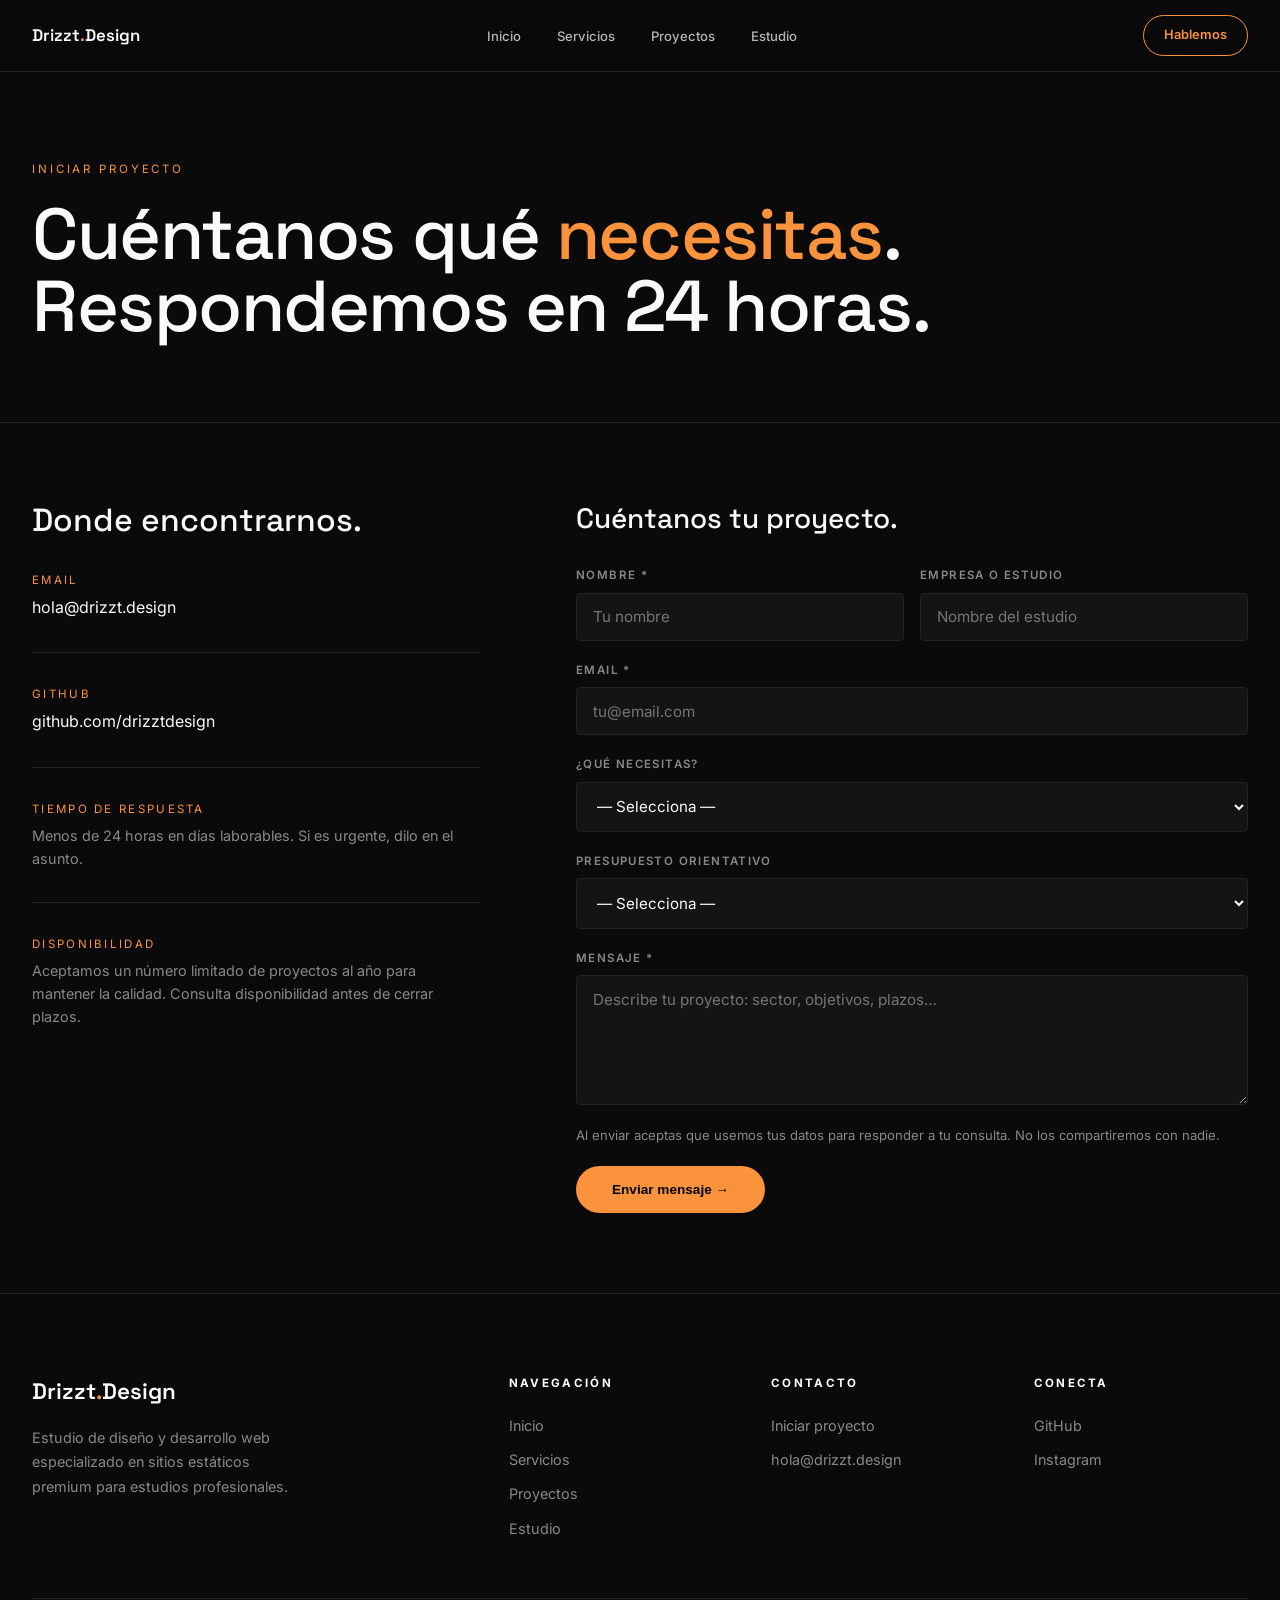
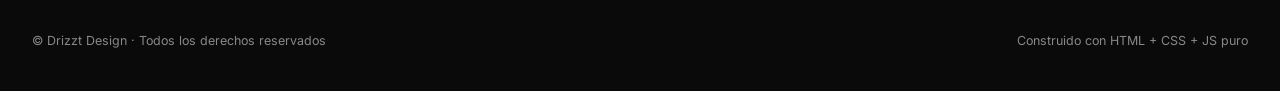
==== contacto.html @ bc93bd49 "Initial commit — Drizzt Design web propia del estudio - 5 páginas (index, servicios, proyectos, noso" ====
<!DOCTYPE html>
<html lang="es-ES">
<head>
  <meta charset="UTF-8">
  <meta name="viewport" content="width=device-width, initial-scale=1.0">
  <title>Contacto — Iniciar proyecto | Drizzt Design</title>
  <meta name="description" content="Cuéntanos tu proyecto. Respondemos en menos de 24 horas con una propuesta inicial. Drizzt Design — estudio de diseño y desarrollo web.">
  <meta name="robots" content="index, follow, max-image-preview:large">
  <link rel="canonical" href="https://drizzt-design.vercel.app/contacto.html">

  <meta property="og:type" content="website">
  <meta property="og:locale" content="es_ES">
  <meta property="og:site_name" content="Drizzt Design">
  <meta property="og:title" content="Contacto — Drizzt Design">
  <meta property="og:description" content="Iniciar proyecto. Respuesta en 24 horas.">
  <meta property="og:url" content="https://drizzt-design.vercel.app/contacto.html">
  <meta property="og:image" content="https://drizzt-design.vercel.app/assets/og-image.jpg">

  <link rel="icon" type="image/png" href="assets/favicon.png">

  <script type="application/ld+json">
  {
    "@context": "https://schema.org",
    "@type": "ContactPage",
    "name": "Contacto Drizzt Design",
    "url": "https://drizzt-design.vercel.app/contacto.html",
    "mainEntity": { "@id": "https://drizzt-design.vercel.app/#organization" }
  }
  </script>

  <link rel="preconnect" href="https://fonts.googleapis.com">
  <link rel="preconnect" href="https://fonts.gstatic.com" crossorigin>
  <link href="https://fonts.googleapis.com/css2?family=Space+Grotesk:wght@300;400;500;600;700&family=Inter:wght@300;400;500;600&display=swap" rel="stylesheet">
  <style>
    *, *::before, *::after { box-sizing: border-box; margin: 0; padding: 0; }
    html { scroll-behavior: smooth; }
    body { font-family: var(--font-body); color: var(--color-text); background: var(--color-bg); line-height: 1.6; -webkit-font-smoothing: antialiased; }
    img { max-width: 100%; height: auto; display: block; }
    ul { list-style: none; }
    a { text-decoration: none; color: inherit; }

    :root {
      --color-bg: #0a0a0a; --color-bg-2: #141414; --color-text: #fafafa; --color-mid: #888;
      --color-line: #222; --color-accent: #fb923c; --color-accent-hover: #ea7c1f;
      --font-display: 'Space Grotesk', sans-serif; --font-body: 'Inter', sans-serif;
      --max-w: 1280px;
    }

    header { position: fixed; top: 0; left: 0; right: 0; z-index: 100; height: 72px; display: flex; align-items: center; padding: 0 2rem; background: rgba(10,10,10,.95); border-bottom: 1px solid var(--color-line); }
    .header-inner { max-width: var(--max-w); width: 100%; margin: 0 auto; display: flex; align-items: center; justify-content: space-between; }
    .brand { font-family: var(--font-display); font-size: 1.05rem; font-weight: 600; color: #fff; }
    .brand span { color: var(--color-accent); }
    nav ul { display: flex; gap: 2.25rem; }
    nav a { font-size: .82rem; font-weight: 500; color: rgba(255,255,255,.7); transition: color .2s; }
    nav a:hover, nav a.active { color: #fff; }
    .header-cta { font-size: .8rem; font-weight: 600; padding: .55rem 1.25rem; border: 1px solid var(--color-accent); color: var(--color-accent); border-radius: 100px; transition: all .2s; }
    .header-cta:hover { background: var(--color-accent); color: #000; }
    .hamburger { display: none; flex-direction: column; gap: 5px; cursor: pointer; }
    .hamburger span { display: block; width: 24px; height: 2px; background: #fff; }
    .mobile-nav { display: none; position: fixed; inset: 0; background: var(--color-bg); z-index: 200; flex-direction: column; align-items: center; justify-content: center; gap: 2.25rem; }
    .mobile-nav.open { display: flex; }
    .mobile-nav a { font-family: var(--font-display); font-size: 2rem; font-weight: 500; color: #fff; }
    .mobile-close { position: absolute; top: 1.5rem; right: 1.5rem; font-size: 1.75rem; color: #fff; cursor: pointer; background: none; border: none; }

    .page-hero { padding: 160px 2rem 80px; background: var(--color-bg); border-bottom: 1px solid var(--color-line); }
    .page-hero-inner { max-width: var(--max-w); margin: 0 auto; }
    .section-eyebrow { font-size: .72rem; letter-spacing: .25em; text-transform: uppercase; color: var(--color-accent); margin-bottom: 1.25rem; }
    .page-hero h1 { font-family: var(--font-display); font-size: clamp(2.5rem, 6vw, 4.5rem); font-weight: 500; line-height: 1.0; letter-spacing: -.02em; max-width: 900px; }
    .page-hero h1 em { font-style: normal; color: var(--color-accent); }

    section { padding: 80px 2rem; }
    .container { max-width: var(--max-w); margin: 0 auto; }

    .contacto-grid { display: grid; grid-template-columns: 1fr 1.5fr; gap: 6rem; align-items: start; }
    @media (max-width: 1024px) { .contacto-grid { grid-template-columns: 1fr; gap: 3rem; } }

    .contact-info h2 { font-family: var(--font-display); font-size: 2rem; font-weight: 500; margin-bottom: 2rem; line-height: 1.1; }
    .contact-item { display: flex; flex-direction: column; gap: .35rem; margin-bottom: 2rem; padding-bottom: 2rem; border-bottom: 1px solid var(--color-line); }
    .contact-item:last-child { border-bottom: none; }
    .contact-item-label { font-size: .72rem; letter-spacing: .2em; text-transform: uppercase; color: var(--color-accent); }
    .contact-item a { font-size: 1rem; color: var(--color-text); transition: color .2s; }
    .contact-item a:hover { color: var(--color-accent); }
    .contact-item p { font-size: .9rem; color: var(--color-mid); }

    .form-title { font-family: var(--font-display); font-size: 1.75rem; font-weight: 500; margin-bottom: 2rem; line-height: 1.1; }
    .form-row { display: grid; grid-template-columns: 1fr 1fr; gap: 1rem; }
    .form-group { display: flex; flex-direction: column; gap: .5rem; margin-bottom: 1.25rem; }
    .form-group label { font-size: .72rem; font-weight: 600; letter-spacing: .12em; text-transform: uppercase; color: var(--color-mid); }
    .form-group input, .form-group select, .form-group textarea {
      padding: .85rem 1rem; background: var(--color-bg-2); border: 1px solid var(--color-line);
      font-family: var(--font-body); font-size: .95rem; color: var(--color-text);
      border-radius: 4px; transition: border-color .2s; outline: none;
    }
    .form-group input:focus, .form-group select:focus, .form-group textarea:focus { border-color: var(--color-accent); }
    .form-group textarea { resize: vertical; min-height: 130px; }
    .form-note { font-size: .82rem; color: var(--color-mid); margin-bottom: 1.25rem; }
    .form-note a { color: var(--color-accent); }
    .btn-submit { display: inline-flex; align-items: center; gap: .5rem; padding: 1rem 2.25rem; background: var(--color-accent); color: #000; font-size: .85rem; font-weight: 600; border: none; border-radius: 100px; cursor: pointer; transition: all .25s; }
    .btn-submit:hover { background: var(--color-accent-hover); transform: translateY(-2px); }
    .form-success { display: none; padding: 1.25rem; background: rgba(34,197,94,.1); border: 1px solid rgba(34,197,94,.3); color: #4ade80; font-size: .92rem; margin-top: 1rem; border-radius: 4px; }
    .form-error-msg { display: none; padding: 1.25rem; background: rgba(239,68,68,.1); border: 1px solid rgba(239,68,68,.3); color: #f87171; font-size: .92rem; margin-top: 1rem; border-radius: 4px; }
    .field-error { color: #f87171; font-size: .8rem; margin-top: .25rem; display: none; }
    @media (max-width: 600px) { .form-row { grid-template-columns: 1fr; } }

    footer { background: var(--color-bg); padding: 80px 2rem 40px; border-top: 1px solid var(--color-line); }
    .footer-grid { max-width: var(--max-w); margin: 0 auto; display: grid; grid-template-columns: 2fr 1fr 1fr 1fr; gap: 3rem; padding-bottom: 3rem; border-bottom: 1px solid var(--color-line); margin-bottom: 2rem; }
    .footer-brand { font-family: var(--font-display); font-size: 1.4rem; font-weight: 600; color: #fff; margin-bottom: 1rem; }
    .footer-brand span { color: var(--color-accent); }
    .footer-desc { font-size: .9rem; color: var(--color-mid); line-height: 1.7; max-width: 280px; }
    .footer-col h4 { font-size: .72rem; letter-spacing: .2em; text-transform: uppercase; color: #fff; margin-bottom: 1.25rem; }
    .footer-col li { margin-bottom: .55rem; }
    .footer-col a { font-size: .9rem; color: var(--color-mid); transition: color .2s; }
    .footer-col a:hover { color: var(--color-accent); }
    .footer-bottom { max-width: var(--max-w); margin: 0 auto; display: flex; justify-content: space-between; font-size: .78rem; color: var(--color-mid); flex-wrap: wrap; gap: 1rem; }
    @media (max-width: 1024px) { .footer-grid { grid-template-columns: 1fr 1fr; gap: 2rem; } }
    @media (max-width: 480px) { .footer-grid { grid-template-columns: 1fr; } }
    @media (max-width: 768px) { section { padding: 60px 1.25rem; } nav, .header-cta { display: none; } .hamburger { display: flex; } }
  </style>
</head>
<body>

<header>
  <div class="header-inner">
    <a href="index.html" class="brand">Drizzt<span>.</span>Design</a>
    <nav><ul>
      <li><a href="index.html">Inicio</a></li>
      <li><a href="servicios.html">Servicios</a></li>
      <li><a href="proyectos.html">Proyectos</a></li>
      <li><a href="nosotros.html">Estudio</a></li>
    </ul></nav>
    <a href="contacto.html" class="header-cta active">Hablemos</a>
    <div class="hamburger" id="hamburger"><span></span><span></span><span></span></div>
  </div>
</header>

<div class="mobile-nav" id="mobileNav">
  <button class="mobile-close" id="mobileClose">✕</button>
  <a href="index.html">Inicio</a>
  <a href="servicios.html">Servicios</a>
  <a href="proyectos.html">Proyectos</a>
  <a href="nosotros.html">Estudio</a>
  <a href="contacto.html" style="color:var(--color-accent);">Hablemos</a>
</div>

<div class="page-hero">
  <div class="page-hero-inner">
    <p class="section-eyebrow">Iniciar proyecto</p>
    <h1>Cuéntanos qué <em>necesitas</em>.<br>Respondemos en 24 horas.</h1>
  </div>
</div>

<section>
  <div class="container">
    <div class="contacto-grid">

      <div class="contact-info">
        <h2>Donde encontrarnos.</h2>

        <div class="contact-item">
          <span class="contact-item-label">Email</span>
          <a href="mailto:hola@drizzt.design"><!-- REVISAR: email real -->hola@drizzt.design</a>
        </div>

        <div class="contact-item">
          <span class="contact-item-label">GitHub</span>
          <a href="https://github.com/drizztdesign" target="_blank" rel="noopener">github.com/drizztdesign</a>
        </div>

        <div class="contact-item">
          <span class="contact-item-label">Tiempo de respuesta</span>
          <p>Menos de 24 horas en días laborables. Si es urgente, dilo en el asunto.</p>
        </div>

        <div class="contact-item">
          <span class="contact-item-label">Disponibilidad</span>
          <p>Aceptamos un número limitado de proyectos al año para mantener la calidad. Consulta disponibilidad antes de cerrar plazos.</p>
        </div>
      </div>

      <div>
        <h2 class="form-title">Cuéntanos tu proyecto.</h2>
        <!-- REVISAR: sustituir YOUR_FORM_ID por el ID real de Formspree -->
        <form id="contactForm" action="https://formspree.io/f/YOUR_FORM_ID" method="POST" novalidate>
          <div class="form-row">
            <div class="form-group">
              <label for="nombre">Nombre *</label>
              <input type="text" id="nombre" name="nombre" placeholder="Tu nombre" required>
              <span class="field-error" id="err-nombre">Por favor, indica tu nombre.</span>
            </div>
            <div class="form-group">
              <label for="empresa">Empresa o estudio</label>
              <input type="text" id="empresa" name="empresa" placeholder="Nombre del estudio">
            </div>
          </div>
          <div class="form-group">
            <label for="email">Email *</label>
            <input type="email" id="email" name="email" placeholder="tu@email.com" required>
            <span class="field-error" id="err-email">Email inválido.</span>
          </div>
          <div class="form-group">
            <label for="tipo">¿Qué necesitas?</label>
            <select id="tipo" name="tipo">
              <option value="">— Selecciona —</option>
              <option>Web nueva desde cero</option>
              <option>Rebuild de web existente</option>
              <option>Mantenimiento mensual</option>
              <option>Solo SEO técnico</option>
              <option>Otro / consulta</option>
            </select>
          </div>
          <div class="form-group">
            <label for="presupuesto">Presupuesto orientativo</label>
            <select id="presupuesto" name="presupuesto">
              <option value="">— Selecciona —</option>
              <option>&lt; 1.000 €</option>
              <option>1.000 - 3.000 €</option>
              <option>3.000 - 6.000 €</option>
              <option>6.000 - 10.000 €</option>
              <option>&gt; 10.000 €</option>
              <option>Aún no lo sé</option>
            </select>
          </div>
          <div class="form-group">
            <label for="mensaje">Mensaje *</label>
            <textarea id="mensaje" name="mensaje" placeholder="Describe tu proyecto: sector, objetivos, plazos…" required></textarea>
            <span class="field-error" id="err-mensaje">Cuéntanos algo sobre tu proyecto.</span>
          </div>
          <p class="form-note">Al enviar aceptas que usemos tus datos para responder a tu consulta. No los compartiremos con nadie.</p>
          <button type="submit" class="btn-submit">Enviar mensaje →</button>
          <div class="form-success" id="formSuccess">✓ Mensaje enviado. Te respondemos en menos de 24 horas.</div>
          <div class="form-error-msg" id="formError">✗ No se ha podido enviar. Inténtalo de nuevo o escríbenos directamente a hola@drizzt.design.</div>
        </form>
      </div>

    </div>
  </div>
</section>

<footer>
  <div class="footer-grid">
    <div>
      <p class="footer-brand">Drizzt<span>.</span>Design</p>
      <p class="footer-desc">Estudio de diseño y desarrollo web especializado en sitios estáticos premium para estudios profesionales.</p>
    </div>
    <div class="footer-col"><h4>Navegación</h4><ul>
      <li><a href="index.html">Inicio</a></li>
      <li><a href="servicios.html">Servicios</a></li>
      <li><a href="proyectos.html">Proyectos</a></li>
      <li><a href="nosotros.html">Estudio</a></li>
    </ul></div>
    <div class="footer-col"><h4>Contacto</h4><ul>
      <li><a href="contacto.html">Iniciar proyecto</a></li>
      <li><a href="mailto:hola@drizzt.design">hola@drizzt.design</a></li>
    </ul></div>
    <div class="footer-col"><h4>Conecta</h4><ul>
      <li><a href="https://github.com/drizztdesign" target="_blank" rel="noopener">GitHub</a></li>
      <li><a href="#">Instagram</a></li>
    </ul></div>
  </div>
  <div class="footer-bottom">
    <span>© Drizzt Design · Todos los derechos reservados</span>
    <span>Construido con HTML + CSS + JS puro</span>
  </div>
</footer>

<script>
  const hamburger = document.getElementById('hamburger');
  const mobileNav = document.getElementById('mobileNav');
  const mobileClose = document.getElementById('mobileClose');
  hamburger.addEventListener('click', () => mobileNav.classList.add('open'));
  mobileClose.addEventListener('click', () => mobileNav.classList.remove('open'));
  mobileNav.querySelectorAll('a').forEach(a => a.addEventListener('click', () => mobileNav.classList.remove('open')));

  const form = document.getElementById('contactForm');
  form.addEventListener('submit', async (e) => {
    e.preventDefault();
    let valid = true;
    ['nombre','email','mensaje'].forEach(id => {
      const el = document.getElementById(id);
      const err = document.getElementById('err-' + id);
      if (!el.value.trim() || (id === 'email' && !/^[^\s@]+@[^\s@]+\.[^\s@]+$/.test(el.value))) {
        err.style.display = 'block'; valid = false;
      } else { err.style.display = 'none'; }
    });
    if (!valid) return;
    const btn = form.querySelector('.btn-submit');
    btn.textContent = 'Enviando…';
    btn.disabled = true;
    try {
      const res = await fetch(form.action, { method: 'POST', body: new FormData(form), headers: { Accept: 'application/json' } });
      if (res.ok) {
        document.getElementById('formSuccess').style.display = 'block';
        document.getElementById('formError').style.display = 'none';
        form.reset();
      } else { throw new Error(); }
    } catch {
      document.getElementById('formError').style.display = 'block';
      document.getElementById('formSuccess').style.display = 'none';
    }
    btn.textContent = 'Enviar mensaje →';
    btn.disabled = false;
  });
</script>
</body>
</html>
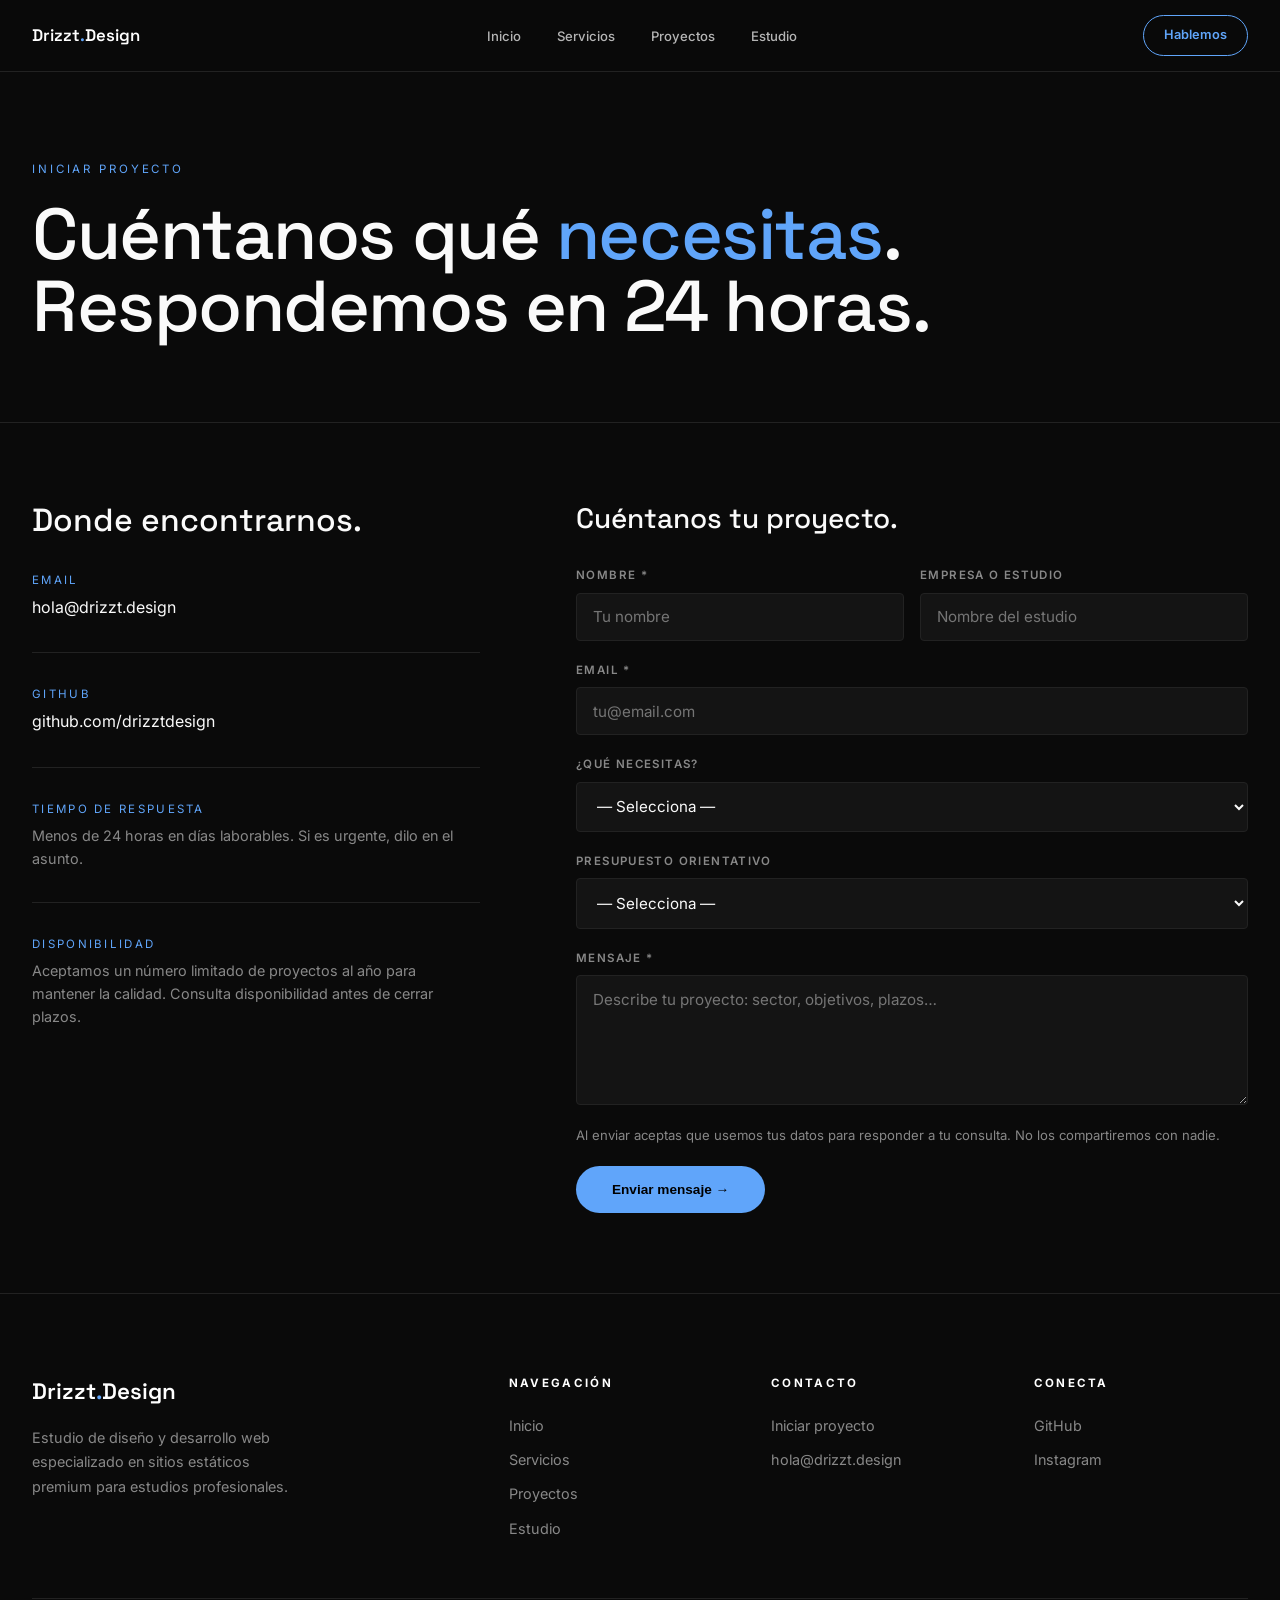
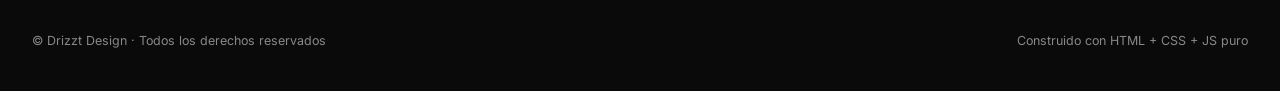
==== commit 85feb469: "Form: cambio de Formspree a Google Forms (custom form + iframe oculto)" ====
--- a/contacto.html
+++ b/contacto.html
@@ -41,7 +41,7 @@
 
     :root {
       --color-bg: #0a0a0a; --color-bg-2: #141414; --color-text: #fafafa; --color-mid: #888;
-      --color-line: #222; --color-accent: #fb923c; --color-accent-hover: #ea7c1f;
+      --color-line: #222; --color-accent: #60a5fa; --color-accent-hover: #3b82f6;
       --font-display: 'Space Grotesk', sans-serif; --font-body: 'Inter', sans-serif;
       --max-w: 1280px;
     }
@@ -179,27 +179,46 @@
 
       <div>
         <h2 class="form-title">Cuéntanos tu proyecto.</h2>
-        <!-- REVISAR: sustituir YOUR_FORM_ID por el ID real de Formspree -->
-        <form id="contactForm" action="https://formspree.io/f/YOUR_FORM_ID" method="POST" novalidate>
+        <!-- ============================================================
+             FORMULARIO GOOGLE FORMS — instrucciones de setup
+             1. Crear un Google Form en forms.google.com con estos campos
+                (en este orden, mismos tipos):
+                · Nombre (texto, obligatorio)
+                · Empresa o estudio (texto, opcional)
+                · Email (texto, obligatorio)
+                · ¿Qué necesitas? (desplegable: Web nueva / Rebuild /
+                                  Mantenimiento mensual / Solo SEO / Otro)
+                · Presupuesto orientativo (desplegable con rangos)
+                · Mensaje (párrafo, obligatorio)
+             2. En "Respuestas" → activar notificaciones por email
+             3. Click ⋮ → "Obtener vínculo prellenado". Rellenar cada campo
+                con texto único (NOMBRE_X, EMP_X…) y copiar el enlace.
+             4. La URL contiene ?entry.123=NOMBRE_X&entry.456=EMP_X&…
+                Sustituir abajo cada FORM_ENTRY_X por su número.
+             5. Sustituir GOOGLE_FORM_ID por el ID del form (entre /e/ y /viewform).
+             ============================================================ -->
+        <form id="contactForm"
+              action="https://docs.google.com/forms/d/e/GOOGLE_FORM_ID/formResponse"
+              method="POST" target="hidden_iframe" novalidate>
           <div class="form-row">
             <div class="form-group">
               <label for="nombre">Nombre *</label>
-              <input type="text" id="nombre" name="nombre" placeholder="Tu nombre" required>
+              <input type="text" id="nombre" name="entry.FORM_ENTRY_NOMBRE" placeholder="Tu nombre" required>
               <span class="field-error" id="err-nombre">Por favor, indica tu nombre.</span>
             </div>
             <div class="form-group">
               <label for="empresa">Empresa o estudio</label>
-              <input type="text" id="empresa" name="empresa" placeholder="Nombre del estudio">
+              <input type="text" id="empresa" name="entry.FORM_ENTRY_EMPRESA" placeholder="Nombre del estudio">
             </div>
           </div>
           <div class="form-group">
             <label for="email">Email *</label>
-            <input type="email" id="email" name="email" placeholder="tu@email.com" required>
+            <input type="email" id="email" name="entry.FORM_ENTRY_EMAIL" placeholder="tu@email.com" required>
             <span class="field-error" id="err-email">Email inválido.</span>
           </div>
           <div class="form-group">
             <label for="tipo">¿Qué necesitas?</label>
-            <select id="tipo" name="tipo">
+            <select id="tipo" name="entry.FORM_ENTRY_TIPO">
               <option value="">— Selecciona —</option>
               <option>Web nueva desde cero</option>
               <option>Rebuild de web existente</option>
@@ -210,7 +229,7 @@
           </div>
           <div class="form-group">
             <label for="presupuesto">Presupuesto orientativo</label>
-            <select id="presupuesto" name="presupuesto">
+            <select id="presupuesto" name="entry.FORM_ENTRY_PRESUPUESTO">
               <option value="">— Selecciona —</option>
               <option>&lt; 1.000 €</option>
               <option>1.000 - 3.000 €</option>
@@ -222,7 +241,7 @@
           </div>
           <div class="form-group">
             <label for="mensaje">Mensaje *</label>
-            <textarea id="mensaje" name="mensaje" placeholder="Describe tu proyecto: sector, objetivos, plazos…" required></textarea>
+            <textarea id="mensaje" name="entry.FORM_ENTRY_MENSAJE" placeholder="Describe tu proyecto: sector, objetivos, plazos…" required></textarea>
             <span class="field-error" id="err-mensaje">Cuéntanos algo sobre tu proyecto.</span>
           </div>
           <p class="form-note">Al enviar aceptas que usemos tus datos para responder a tu consulta. No los compartiremos con nadie.</p>
@@ -230,6 +249,7 @@
           <div class="form-success" id="formSuccess">✓ Mensaje enviado. Te respondemos en menos de 24 horas.</div>
           <div class="form-error-msg" id="formError">✗ No se ha podido enviar. Inténtalo de nuevo o escríbenos directamente a hola@drizzt.design.</div>
         </form>
+        <iframe name="hidden_iframe" id="hidden_iframe" style="display:none" title="Submit handler"></iframe>
       </div>
 
     </div>
@@ -271,9 +291,12 @@
   mobileClose.addEventListener('click', () => mobileNav.classList.remove('open'));
   mobileNav.querySelectorAll('a').forEach(a => a.addEventListener('click', () => mobileNav.classList.remove('open')));
 
+  // Submit a Google Forms vía iframe oculto (Google bloquea CORS en fetch)
   const form = document.getElementById('contactForm');
-  form.addEventListener('submit', async (e) => {
-    e.preventDefault();
+  const iframe = document.getElementById('hidden_iframe');
+  let submitting = false;
+
+  form.addEventListener('submit', (e) => {
     let valid = true;
     ['nombre','email','mensaje'].forEach(id => {
       const el = document.getElementById(id);
@@ -282,21 +305,21 @@
         err.style.display = 'block'; valid = false;
       } else { err.style.display = 'none'; }
     });
-    if (!valid) return;
+    if (!valid) { e.preventDefault(); return; }
+
     const btn = form.querySelector('.btn-submit');
     btn.textContent = 'Enviando…';
     btn.disabled = true;
-    try {
-      const res = await fetch(form.action, { method: 'POST', body: new FormData(form), headers: { Accept: 'application/json' } });
-      if (res.ok) {
-        document.getElementById('formSuccess').style.display = 'block';
-        document.getElementById('formError').style.display = 'none';
-        form.reset();
-      } else { throw new Error(); }
-    } catch {
-      document.getElementById('formError').style.display = 'block';
-      document.getElementById('formSuccess').style.display = 'none';
-    }
+    submitting = true;
+  });
+
+  iframe.addEventListener('load', () => {
+    if (!submitting) return;
+    submitting = false;
+    document.getElementById('formSuccess').style.display = 'block';
+    document.getElementById('formError').style.display = 'none';
+    form.reset();
+    const btn = form.querySelector('.btn-submit');
     btn.textContent = 'Enviar mensaje →';
     btn.disabled = false;
   });
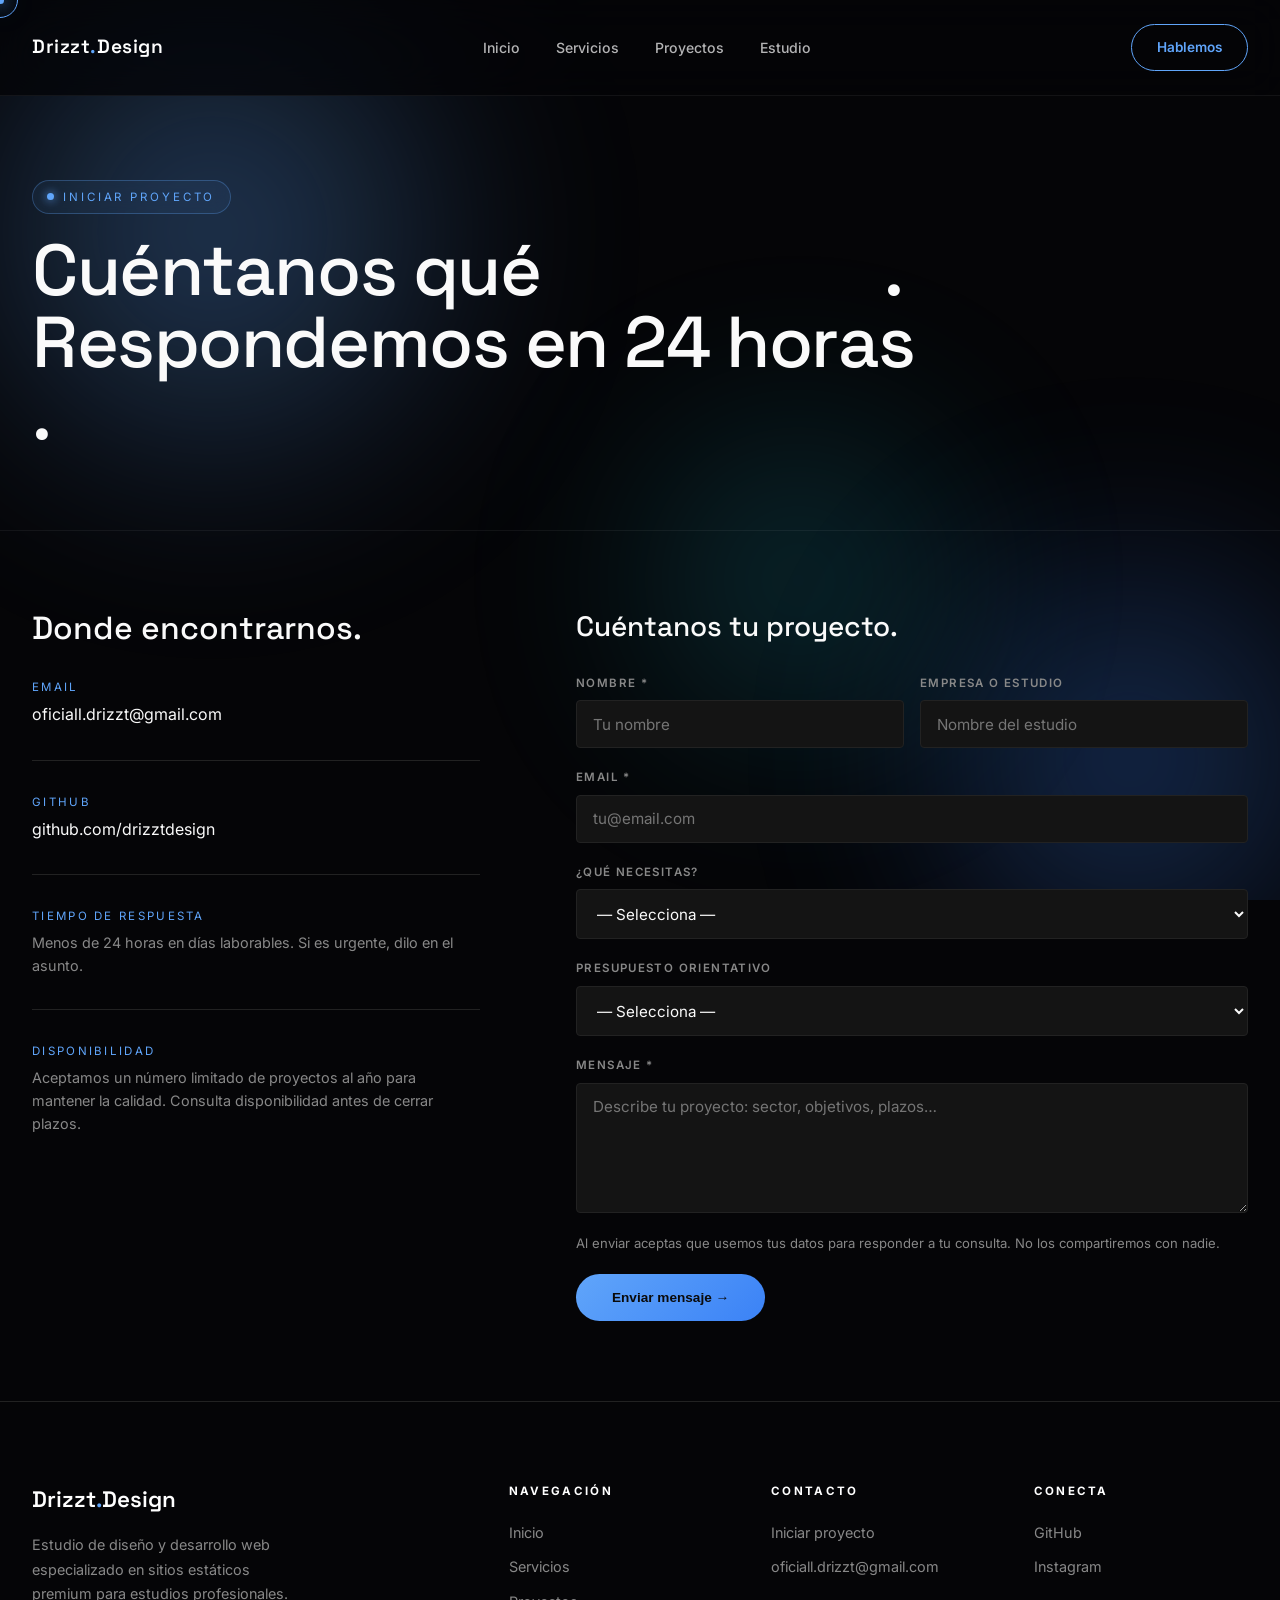
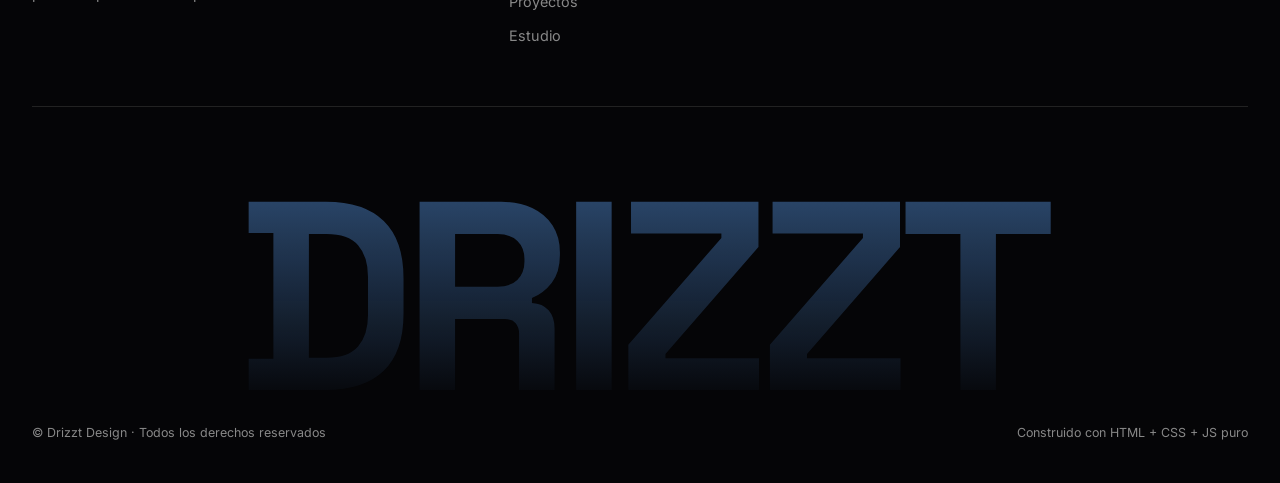
==== commit 1de119e0: "Email oficial: oficiall.drizzt@gmail.com en todas las páginas" ====
--- a/contacto.html
+++ b/contacto.html
@@ -116,8 +116,16 @@
     @media (max-width: 480px) { .footer-grid { grid-template-columns: 1fr; } }
     @media (max-width: 768px) { section { padding: 60px 1.25rem; } nav, .header-cta { display: none; } .hamburger { display: flex; } }
   </style>
+  <link rel="stylesheet" href="assets/premium.css">
 </head>
 <body>
+
+<div class="scroll-progress" aria-hidden="true"></div>
+<div class="orbs" aria-hidden="true">
+  <div class="orb orb-1"></div>
+  <div class="orb orb-2"></div>
+  <div class="orb orb-3"></div>
+</div>
 
 <header>
   <div class="header-inner">
@@ -158,7 +166,7 @@
 
         <div class="contact-item">
           <span class="contact-item-label">Email</span>
-          <a href="mailto:hola@drizzt.design"><!-- REVISAR: email real -->hola@drizzt.design</a>
+          <a href="mailto:oficiall.drizzt@gmail.com">oficiall.drizzt@gmail.com</a>
         </div>
 
         <div class="contact-item">
@@ -247,7 +255,7 @@
           <p class="form-note">Al enviar aceptas que usemos tus datos para responder a tu consulta. No los compartiremos con nadie.</p>
           <button type="submit" class="btn-submit">Enviar mensaje →</button>
           <div class="form-success" id="formSuccess">✓ Mensaje enviado. Te respondemos en menos de 24 horas.</div>
-          <div class="form-error-msg" id="formError">✗ No se ha podido enviar. Inténtalo de nuevo o escríbenos directamente a hola@drizzt.design.</div>
+          <div class="form-error-msg" id="formError">✗ No se ha podido enviar. Inténtalo de nuevo o escríbenos directamente a oficiall.drizzt@gmail.com.</div>
         </form>
         <iframe name="hidden_iframe" id="hidden_iframe" style="display:none" title="Submit handler"></iframe>
       </div>
@@ -270,13 +278,14 @@
     </ul></div>
     <div class="footer-col"><h4>Contacto</h4><ul>
       <li><a href="contacto.html">Iniciar proyecto</a></li>
-      <li><a href="mailto:hola@drizzt.design">hola@drizzt.design</a></li>
+      <li><a href="mailto:oficiall.drizzt@gmail.com">oficiall.drizzt@gmail.com</a></li>
     </ul></div>
     <div class="footer-col"><h4>Conecta</h4><ul>
       <li><a href="https://github.com/drizztdesign" target="_blank" rel="noopener">GitHub</a></li>
       <li><a href="#">Instagram</a></li>
     </ul></div>
   </div>
+  <div class="footer-monumental" aria-hidden="true">DRIZZT</div>
   <div class="footer-bottom">
     <span>© Drizzt Design · Todos los derechos reservados</span>
     <span>Construido con HTML + CSS + JS puro</span>
@@ -324,5 +333,10 @@
     btn.disabled = false;
   });
 </script>
+
+<div class="cursor" aria-hidden="true"></div>
+<div class="cursor-dot" aria-hidden="true"></div>
+<div class="page-transition" aria-hidden="true"></div>
+<script src="assets/premium.js" defer></script>
 </body>
 </html>
--- a/assets/premium.css
+++ b/assets/premium.css
@@ -0,0 +1,592 @@
+/* =========================================================
+   PREMIUM LAYER — Tech / Glow award-site
+   Capa visual sobre el CSS inline base. Carga después de
+   <style> para ganar por orden de fuente, sin !important.
+   ========================================================= */
+
+:root {
+  --color-accent-2: #22d3ee;
+  --color-glass-bg: rgba(255, 255, 255, 0.03);
+  --color-glass-border: rgba(255, 255, 255, 0.08);
+  --shadow-glow: 0 0 40px rgba(96, 165, 250, 0.25);
+  --shadow-glow-strong: 0 0 80px rgba(96, 165, 250, 0.45);
+}
+
+/* Cursor custom: hide native only when JS lo activa */
+@media (hover: hover) and (pointer: fine) {
+  body.has-custom-cursor,
+  body.has-custom-cursor a,
+  body.has-custom-cursor button,
+  body.has-custom-cursor input,
+  body.has-custom-cursor textarea,
+  body.has-custom-cursor select,
+  body.has-custom-cursor label { cursor: none; }
+}
+
+.cursor {
+  position: fixed; top: 0; left: 0;
+  width: 36px; height: 36px;
+  margin: -18px 0 0 -18px;
+  border: 1.5px solid var(--color-accent);
+  border-radius: 50%;
+  pointer-events: none;
+  z-index: 10000;
+  transform: translate3d(-200px, -200px, 0);
+  transition: width .35s cubic-bezier(.2,.8,.2,1), height .35s cubic-bezier(.2,.8,.2,1), margin .35s cubic-bezier(.2,.8,.2,1), background .3s, border-color .3s, opacity .3s;
+  will-change: transform;
+  background: rgba(96, 165, 250, 0.04);
+  backdrop-filter: blur(2px);
+  -webkit-backdrop-filter: blur(2px);
+}
+.cursor.is-hovering {
+  width: 64px; height: 64px;
+  margin: -32px 0 0 -32px;
+  background: rgba(96, 165, 250, .14);
+  border-color: var(--color-accent-2);
+}
+.cursor-dot {
+  position: fixed; top: 0; left: 0;
+  width: 7px; height: 7px;
+  margin: -3.5px 0 0 -3.5px;
+  background: var(--color-accent);
+  border-radius: 50%;
+  pointer-events: none;
+  z-index: 10001;
+  transform: translate3d(-200px, -200px, 0);
+  box-shadow: 0 0 14px var(--color-accent), 0 0 28px rgba(96, 165, 250, .55);
+  will-change: transform;
+  transition: width .25s, height .25s, margin .25s, background .25s, box-shadow .25s;
+}
+.cursor-dot.is-hovering {
+  width: 5px; height: 5px;
+  margin: -2.5px 0 0 -2.5px;
+  background: #fff;
+  box-shadow: 0 0 16px #fff, 0 0 32px var(--color-accent);
+}
+@media (hover: none), (pointer: coarse) { .cursor, .cursor-dot { display: none; } }
+
+/* Mesh gradient orbs (background) */
+.orbs {
+  position: fixed; inset: 0;
+  pointer-events: none;
+  z-index: 0;
+  overflow: hidden;
+}
+.orb {
+  position: absolute;
+  border-radius: 50%;
+  filter: blur(100px);
+  opacity: .42;
+  will-change: transform;
+}
+.orb-1 {
+  width: 620px; height: 620px;
+  top: -12%; left: -8%;
+  background: radial-gradient(circle, #60a5fa 0%, transparent 70%);
+}
+.orb-2 {
+  width: 520px; height: 520px;
+  bottom: -10%; right: -8%;
+  background: radial-gradient(circle, #3b82f6 0%, transparent 70%);
+}
+.orb-3 {
+  width: 420px; height: 420px;
+  top: 38%; left: 45%;
+  background: radial-gradient(circle, #22d3ee 0%, transparent 70%);
+  opacity: .28;
+}
+
+/* Page chrome relative for orbs to stay behind */
+header, main, section, footer, .page-hero { position: relative; z-index: 1; }
+
+/* Body un poco más oscuro que las secciones para que los orbs canten */
+body { background: #050507; }
+
+/* Secciones translúcidas: dejan ver los orbs */
+.intro, .servicios, .proceso, .proyectos-preview, .page-hero,
+.contacto-section, .nosotros-section, .servicios-section,
+.proyectos-section, .equipo, .valores, .stats, .filosofia,
+.proyectos-grid-section, .servicios-detail, .cta-final {
+  background: transparent;
+  border-color: rgba(255, 255, 255, 0.06);
+}
+footer { background: transparent; }
+
+/* Hero del index: quitamos el placeholder opaco para que los orbs se vean */
+.hero { background: transparent; }
+.hero-placeholder { display: none; }
+.hero-overlay { background: linear-gradient(180deg, rgba(0,0,0,.25) 0%, rgba(10,10,10,.05) 100%); }
+
+/* Algunas secciones reciben un wash sutil para dar variación */
+.servicios { background: linear-gradient(180deg, transparent 0%, rgba(15, 23, 42, 0.35) 50%, transparent 100%); }
+.proyectos-preview { background: linear-gradient(180deg, transparent 0%, rgba(15, 23, 42, 0.25) 50%, transparent 100%); }
+
+/* Servicios grid: quita el gris-grid del CSS base */
+.servicios-grid { background: transparent !important; border: none !important; gap: 1.25rem !important; }
+/* Stack list (nosotros): mismo tratamiento */
+.stack-list { background: transparent !important; border: none !important; gap: 1rem !important; }
+.stack-item { padding: 1.75rem !important; }
+/* Manifiesto y otros bloques sin clase específica */
+.manifiesto, .principios, .stack { background: transparent !important; }
+/* Principio: borde superior con accent ya existe — añadimos el resto del glass */
+.principio { border-top-color: var(--color-accent) !important; }
+
+/* CTA final: en vez de bloque azul plano, gradient con glow */
+.cta-final {
+  background: linear-gradient(135deg, #1e3a8a 0%, #3b82f6 50%, #60a5fa 100%) !important;
+  color: #fff !important;
+  border-radius: 24px;
+  margin: 4rem 2rem;
+  position: relative;
+  overflow: hidden;
+}
+.cta-final::before {
+  content: '';
+  position: absolute; inset: 0;
+  background: radial-gradient(circle at 80% 20%, rgba(255,255,255,.18) 0%, transparent 60%);
+  pointer-events: none;
+}
+.cta-final h2 { color: #fff !important; }
+.cta-final p { color: rgba(255,255,255,.85) !important; }
+.cta-final .btn-primary {
+  background: #0a0a0a !important;
+  color: var(--color-accent) !important;
+}
+.cta-final .btn-primary:hover {
+  box-shadow: 0 0 50px rgba(0,0,0,.5), inset 0 0 0 1px rgba(96,165,250,.4) !important;
+  background: #0a0a0a !important;
+}
+
+/* Stat numbers con gradient text */
+.stat-num {
+  background: linear-gradient(135deg, #60a5fa 0%, #22d3ee 100%);
+  -webkit-background-clip: text;
+  background-clip: text;
+  -webkit-text-fill-color: transparent;
+  color: transparent;
+  font-size: 3.25rem !important;
+}
+
+/* Header: más grande, siempre visible, glass fuerte */
+header {
+  height: 96px !important;
+  background: rgba(5, 5, 7, 0.78) !important;
+  backdrop-filter: blur(20px) saturate(1.4);
+  -webkit-backdrop-filter: blur(20px) saturate(1.4);
+  border-bottom: 1px solid rgba(255, 255, 255, 0.06) !important;
+  position: fixed !important;
+  top: 0; left: 0; right: 0;
+  z-index: 100 !important;
+}
+header.scrolled {
+  background: rgba(5, 5, 7, 0.94) !important;
+  border-bottom-color: rgba(96, 165, 250, 0.18) !important;
+  box-shadow: 0 1px 30px rgba(0, 0, 0, 0.4);
+}
+
+/* Brand y nav escalan al header más grande */
+.brand { font-size: 1.2rem !important; letter-spacing: .03em !important; }
+nav a { font-size: .88rem !important; }
+.header-cta { font-size: .85rem !important; padding: .7rem 1.55rem !important; }
+
+/* Compensa el header más alto: páginas estáticas necesitan más padding-top */
+.page-hero { padding-top: 180px !important; }
+
+/* Scroll progress bar */
+.scroll-progress {
+  position: fixed; top: 0; left: 0;
+  height: 2px; width: 0%;
+  background: linear-gradient(90deg, var(--color-accent) 0%, var(--color-accent-2) 100%);
+  z-index: 200;
+  box-shadow: 0 0 12px rgba(96, 165, 250, .55);
+  pointer-events: none;
+}
+
+/* Section indicator (right side) */
+.section-indicator {
+  position: fixed; top: 50%; right: 1.5rem;
+  transform: translateY(-50%);
+  z-index: 90;
+  display: flex; flex-direction: column; gap: 14px;
+}
+.section-indicator a {
+  width: 8px; height: 8px;
+  border-radius: 50%;
+  background: rgba(255, 255, 255, .18);
+  transition: all .3s;
+  display: block;
+}
+.section-indicator a.active {
+  background: var(--color-accent);
+  box-shadow: 0 0 14px var(--color-accent);
+  transform: scale(1.35);
+}
+@media (max-width: 900px) { .section-indicator { display: none; } }
+
+/* Page transition overlay */
+.page-transition {
+  position: fixed; inset: 0;
+  background: linear-gradient(135deg, #0a0a0a 0%, #1e3a8a 60%, #60a5fa 100%);
+  z-index: 9999;
+  pointer-events: none;
+  transform: translateX(-100%);
+}
+.page-transition.exit {
+  animation: pt-exit .55s cubic-bezier(.7,0,.3,1) forwards;
+}
+.page-transition.enter {
+  animation: pt-enter .55s cubic-bezier(.7,0,.3,1) forwards;
+  pointer-events: auto;
+}
+@keyframes pt-exit {
+  from { transform: translateX(0); }
+  to   { transform: translateX(100%); }
+}
+@keyframes pt-enter {
+  from { transform: translateX(-100%); }
+  to   { transform: translateX(0); }
+}
+
+/* Kinetic typography (h1) */
+.kinetic-char {
+  display: inline-block;
+  opacity: 0;
+  filter: blur(10px);
+  transform: translateY(28px);
+  animation: kinetic-in .85s cubic-bezier(.2,.8,.2,1) forwards;
+  will-change: transform, opacity, filter;
+}
+@keyframes kinetic-in {
+  to { opacity: 1; filter: blur(0); transform: translateY(0); }
+}
+
+/* Animated gradient text on accent <em> */
+.page-hero h1 em,
+.hero h1 em,
+.hero-text h1 em,
+section h2 em {
+  background: linear-gradient(90deg, #60a5fa 0%, #22d3ee 50%, #60a5fa 100%);
+  background-size: 200% auto;
+  -webkit-background-clip: text;
+  background-clip: text;
+  -webkit-text-fill-color: transparent;
+  color: transparent;
+  font-style: normal;
+  animation: gradient-shift 6s linear infinite;
+  will-change: background-position;
+}
+@keyframes gradient-shift { to { background-position: 200% center; } }
+
+/* Eyebrow → pill with pulsing dot */
+.section-eyebrow {
+  display: inline-flex !important;
+  align-items: center;
+  gap: .55rem;
+  padding: .42rem .9rem;
+  border: 1px solid rgba(96, 165, 250, .3);
+  border-radius: 100px;
+  background: rgba(96, 165, 250, .06);
+  backdrop-filter: blur(8px);
+  -webkit-backdrop-filter: blur(8px);
+  width: fit-content;
+}
+.section-eyebrow::before {
+  content: '';
+  width: 7px; height: 7px;
+  border-radius: 50%;
+  background: var(--color-accent);
+  box-shadow: 0 0 10px var(--color-accent);
+  animation: pulse-dot 2s ease-in-out infinite;
+}
+@keyframes pulse-dot {
+  0%, 100% { opacity: 1; transform: scale(1); }
+  50%      { opacity: .55; transform: scale(1.35); }
+}
+
+/* On-scroll reveal */
+.reveal {
+  opacity: 0;
+  transform: translateY(36px);
+  transition: opacity .9s cubic-bezier(.2,.8,.2,1), transform .9s cubic-bezier(.2,.8,.2,1);
+  will-change: opacity, transform;
+}
+.reveal.in-view { opacity: 1; transform: translateY(0); }
+
+/* Word-by-word reveal */
+.word-reveal { display: inline-block; }
+.word-reveal .word {
+  display: inline-block;
+  opacity: 0;
+  transform: translateY(24px);
+  transition: opacity .6s cubic-bezier(.2,.8,.2,1), transform .6s cubic-bezier(.2,.8,.2,1);
+  transition-delay: calc(var(--word-i, 0) * 55ms);
+}
+.word-reveal.in-view .word { opacity: 1; transform: translateY(0); }
+
+/* Glassmorphism + tilt cards (sobreescriben tarjetas planas del CSS base) */
+.servicio,
+.proyecto-card,
+.proyecto,
+.principio,
+.stack-item,
+.team-card,
+.proceso-card,
+.valor-card,
+.servicio-card,
+.feature-card,
+.contact-info-card {
+  background: var(--color-glass-bg);
+  backdrop-filter: blur(12px);
+  -webkit-backdrop-filter: blur(12px);
+  border: 1px solid var(--color-glass-border);
+  border-radius: 16px;
+  position: relative;
+  overflow: hidden;
+  transition: transform .35s cubic-bezier(.2,.8,.2,1), box-shadow .35s, border-color .35s;
+  transform-style: preserve-3d;
+  will-change: transform;
+}
+.servicio::before,
+.proyecto-card::before,
+.proyecto::before,
+.principio::before,
+.team-card::before,
+.proceso-card::before,
+.valor-card::before,
+.servicio-card::before,
+.feature-card::before {
+  content: '';
+  position: absolute; top: 0; left: 0; right: 0;
+  height: 1px;
+  background: linear-gradient(90deg, transparent 0%, var(--color-accent) 50%, transparent 100%);
+  opacity: 0;
+  transition: opacity .4s;
+}
+.servicio:hover::before,
+.proyecto-card:hover::before,
+.proyecto:hover::before,
+.principio:hover::before,
+.team-card:hover::before,
+.proceso-card:hover::before,
+.valor-card:hover::before,
+.servicio-card:hover::before,
+.feature-card:hover::before { opacity: 1; }
+.servicio:hover,
+.proyecto-card:hover,
+.proyecto:hover,
+.principio:hover,
+.stack-item:hover,
+.team-card:hover,
+.proceso-card:hover,
+.valor-card:hover,
+.servicio-card:hover,
+.feature-card:hover {
+  border-color: rgba(96, 165, 250, .32);
+  box-shadow: var(--shadow-glow);
+}
+
+/* Gradient + glow para números grandes de sección */
+.servicio-num,
+.proceso-num,
+.section-num,
+.number-large,
+.feature-num,
+.valor-num {
+  font-family: var(--font-display);
+  font-weight: 600;
+  background: linear-gradient(135deg, #60a5fa 0%, #22d3ee 100%);
+  -webkit-background-clip: text;
+  background-clip: text;
+  -webkit-text-fill-color: transparent;
+  text-shadow: 0 0 30px rgba(96, 165, 250, .25);
+  letter-spacing: -.04em;
+  line-height: 1;
+}
+
+/* CTAs con gradient + glow */
+.btn-primary,
+.cta-primary,
+.btn-submit,
+.hero-cta-primary,
+.cta-card-btn,
+.btn-main {
+  background: linear-gradient(135deg, #60a5fa 0%, #3b82f6 100%);
+  color: #0a0a0a;
+  border: none;
+  position: relative;
+  overflow: hidden;
+  transition: all .35s cubic-bezier(.2,.8,.2,1);
+  box-shadow: 0 0 0 rgba(96, 165, 250, 0);
+}
+.btn-primary:hover,
+.cta-primary:hover,
+.btn-submit:hover,
+.hero-cta-primary:hover,
+.cta-card-btn:hover,
+.btn-main:hover {
+  box-shadow: var(--shadow-glow-strong);
+  transform: translateY(-3px);
+  color: #0a0a0a;
+}
+
+/* Header CTA (border style) recibe glow al hover */
+.header-cta { transition: all .3s, box-shadow .3s; }
+.header-cta:hover { box-shadow: var(--shadow-glow); }
+
+/* Form inputs glow al focus */
+.form-group input:focus,
+.form-group select:focus,
+.form-group textarea:focus,
+input:focus, textarea:focus, select:focus {
+  border-color: var(--color-accent);
+  box-shadow: 0 0 0 3px rgba(96, 165, 250, .15), 0 0 22px rgba(96, 165, 250, .22);
+  outline: none;
+}
+
+/* Underline-glow nav links */
+nav a {
+  position: relative;
+  padding: .25rem 0;
+}
+nav a::after {
+  content: '';
+  position: absolute; left: 0; right: 0; bottom: -2px;
+  height: 1px;
+  background: linear-gradient(90deg, transparent, var(--color-accent), transparent);
+  transform: scaleX(0);
+  transform-origin: center;
+  transition: transform .3s ease;
+}
+nav a:hover::after, nav a.active::after { transform: scaleX(1); }
+
+/* Marquee */
+.marquee {
+  overflow: hidden;
+  border-top: 1px solid var(--color-line);
+  border-bottom: 1px solid var(--color-line);
+  padding: 1.6rem 0;
+  margin: 4rem 0;
+  -webkit-mask-image: linear-gradient(90deg, transparent 0%, #000 8%, #000 92%, transparent 100%);
+  mask-image: linear-gradient(90deg, transparent 0%, #000 8%, #000 92%, transparent 100%);
+  background: rgba(255, 255, 255, .015);
+}
+.marquee-track {
+  display: flex;
+  gap: 4rem;
+  width: max-content;
+  animation: marquee 32s linear infinite;
+}
+.marquee-item {
+  font-family: var(--font-display);
+  font-size: 1.65rem;
+  font-weight: 500;
+  color: rgba(255, 255, 255, .35);
+  letter-spacing: -.01em;
+  white-space: nowrap;
+  display: inline-flex;
+  align-items: center;
+  gap: 4rem;
+  transition: color .3s;
+  cursor: default;
+}
+.marquee-item::after {
+  content: '✦';
+  color: var(--color-accent);
+  font-size: 1rem;
+}
+.marquee-item:hover { color: var(--color-accent); }
+@keyframes marquee { to { transform: translateX(-50%); } }
+
+/* Footer monumental brand */
+.footer-monumental {
+  font-family: var(--font-display);
+  font-size: clamp(4.5rem, 21vw, 22rem);
+  font-weight: 700;
+  letter-spacing: -.05em;
+  line-height: .82;
+  background: linear-gradient(180deg, rgba(96, 165, 250, .42) 0%, rgba(96, 165, 250, 0) 100%);
+  -webkit-background-clip: text;
+  background-clip: text;
+  -webkit-text-fill-color: transparent;
+  text-align: center;
+  user-select: none;
+  margin: 5rem 0 1rem;
+  white-space: nowrap;
+  overflow: hidden;
+}
+
+/* Count-up tabular */
+.count-up { font-variant-numeric: tabular-nums; display: inline-block; }
+
+/* Reduced motion */
+@media (prefers-reduced-motion: reduce) {
+  .orb { animation: none !important; transform: none !important; }
+  .kinetic-char { opacity: 1 !important; filter: none !important; transform: none !important; animation: none !important; }
+  .page-hero h1 em, .hero h1 em, .hero-text h1 em, section h2 em {
+    animation: none !important;
+    background: none;
+    -webkit-text-fill-color: var(--color-accent);
+    color: var(--color-accent);
+  }
+  .reveal { opacity: 1 !important; transform: none !important; transition: none !important; }
+  .word-reveal .word { opacity: 1 !important; transform: none !important; transition: none !important; }
+  .marquee-track { animation: none !important; }
+  .section-eyebrow::before { animation: none !important; }
+  .page-transition { display: none !important; }
+}
+
+/* Mobile */
+@media (max-width: 900px) {
+  .orb-2, .orb-3 { display: none; }
+  .orb-1 { width: 420px; height: 420px; filter: blur(70px); opacity: .22; }
+  .footer-monumental { font-size: clamp(3rem, 18vw, 6.5rem); }
+  .marquee-item { font-size: 1.2rem; gap: 2.5rem; }
+  .marquee-track { gap: 2.5rem; }
+
+  /* CTA-final con menos margin/padding en mobile */
+  .cta-final { margin: 2rem 1rem !important; border-radius: 18px; }
+
+  /* Servicio bloque más compacto */
+  .servicio-bloque { gap: 1.5rem !important; padding: 50px 0 !important; }
+
+  /* Sección padding más fino */
+  section { padding: 70px 1.25rem !important; }
+  .page-hero { padding: 130px 1.25rem 60px !important; }
+
+  /* Cards padding mobile */
+  .servicio { padding: 2rem !important; }
+  .proyecto, .principio { padding: 2rem 1.5rem !important; }
+  .proyecto-card { padding: 1.5rem !important; }
+
+  /* Eyebrow pill compacto */
+  .section-eyebrow { font-size: .68rem !important; padding: .35rem .7rem !important; }
+
+  /* Footer marquee más airoso */
+  .marquee { margin: 2.5rem 0 !important; padding: 1.2rem 0 !important; }
+
+  /* Numbers no tan grandes */
+  .servicio-num, .proceso-num, .section-num,
+  .number-large, .feature-num, .valor-num { font-size: 2.5rem !important; }
+
+  /* Header mobile: 76px, todavía visible y prominente */
+  header { height: 76px !important; padding: 0 1.25rem !important; }
+  .brand { font-size: 1.05rem !important; }
+  .page-hero { padding-top: 140px !important; }
+
+  /* Stat numbers más contenidos */
+  .stat-num { font-size: 2.5rem !important; }
+
+  /* Form contacto: stack vertical más cómodo */
+  .contacto-grid { gap: 2.5rem !important; }
+  .contact-info h2, .form-title { font-size: 1.5rem !important; }
+
+  /* Scroll progress un poco más visible en mobile */
+  .scroll-progress { height: 3px; }
+}
+
+@media (max-width: 480px) {
+  .footer-monumental { font-size: clamp(3rem, 22vw, 5.5rem); letter-spacing: -.04em; }
+  .marquee-item { font-size: 1rem; gap: 2rem; }
+  .marquee-track { gap: 2rem; }
+  .cta-final { margin: 1.5rem .5rem !important; padding: 50px 1.25rem !important; }
+}
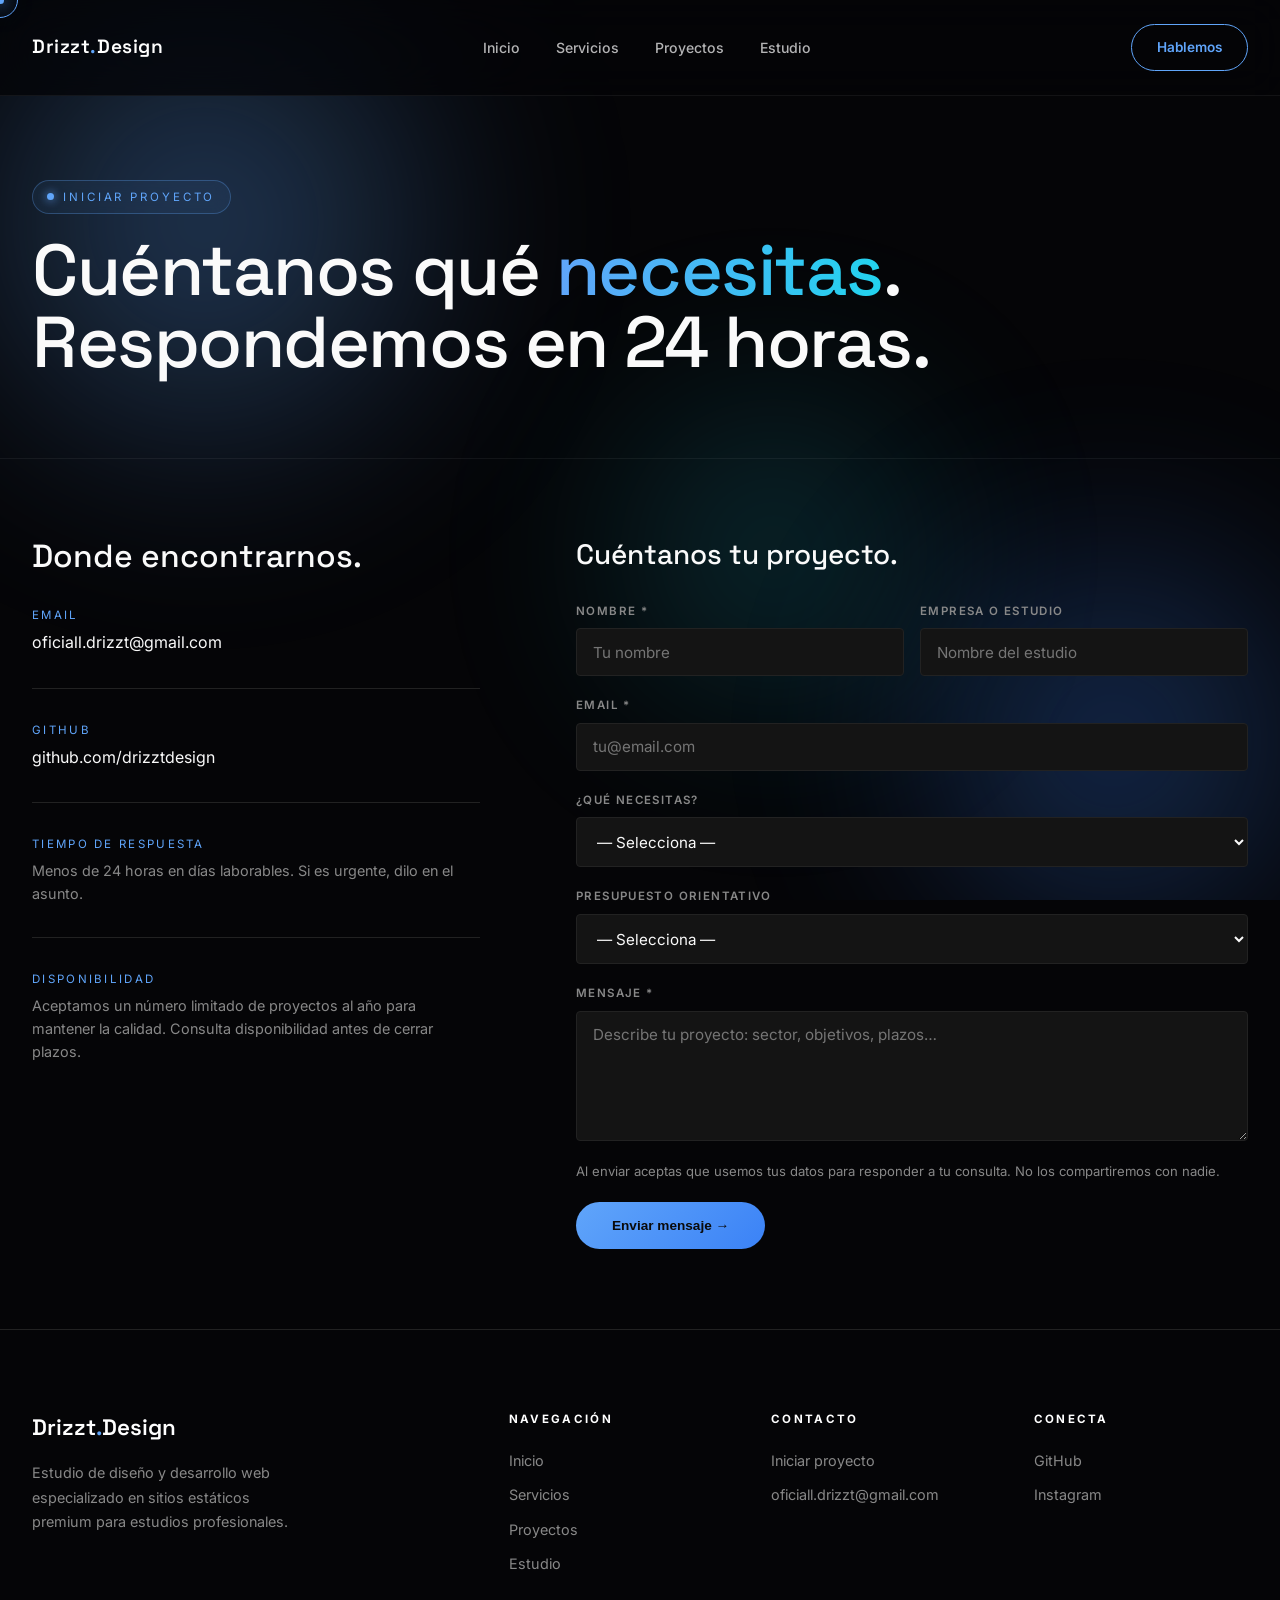
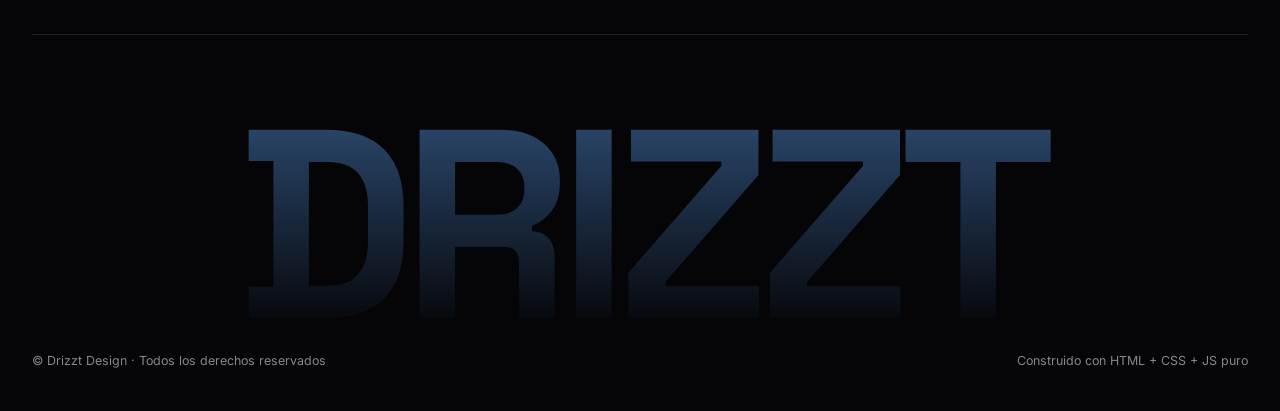
==== commit 5c16e72f: "Form Google Forms conectado: 6 entry IDs aplicados, notificaciones a oficiall.drizzt@gmail.com" ====
--- a/contacto.html
+++ b/contacto.html
@@ -187,46 +187,29 @@
 
       <div>
         <h2 class="form-title">Cuéntanos tu proyecto.</h2>
-        <!-- ============================================================
-             FORMULARIO GOOGLE FORMS — instrucciones de setup
-             1. Crear un Google Form en forms.google.com con estos campos
-                (en este orden, mismos tipos):
-                · Nombre (texto, obligatorio)
-                · Empresa o estudio (texto, opcional)
-                · Email (texto, obligatorio)
-                · ¿Qué necesitas? (desplegable: Web nueva / Rebuild /
-                                  Mantenimiento mensual / Solo SEO / Otro)
-                · Presupuesto orientativo (desplegable con rangos)
-                · Mensaje (párrafo, obligatorio)
-             2. En "Respuestas" → activar notificaciones por email
-             3. Click ⋮ → "Obtener vínculo prellenado". Rellenar cada campo
-                con texto único (NOMBRE_X, EMP_X…) y copiar el enlace.
-             4. La URL contiene ?entry.123=NOMBRE_X&entry.456=EMP_X&…
-                Sustituir abajo cada FORM_ENTRY_X por su número.
-             5. Sustituir GOOGLE_FORM_ID por el ID del form (entre /e/ y /viewform).
-             ============================================================ -->
+        <!-- Form conectado a Google Forms → notificaciones a oficiall.drizzt@gmail.com -->
         <form id="contactForm"
-              action="https://docs.google.com/forms/d/e/GOOGLE_FORM_ID/formResponse"
+              action="https://docs.google.com/forms/d/e/1FAIpQLScNQyTEvk0KGt4R9cmNsJRHvtMyh0GlMCiWgh6Y5CsaCN50bw/formResponse"
               method="POST" target="hidden_iframe" novalidate>
           <div class="form-row">
             <div class="form-group">
               <label for="nombre">Nombre *</label>
-              <input type="text" id="nombre" name="entry.FORM_ENTRY_NOMBRE" placeholder="Tu nombre" required>
+              <input type="text" id="nombre" name="entry.1998025853" placeholder="Tu nombre" required>
               <span class="field-error" id="err-nombre">Por favor, indica tu nombre.</span>
             </div>
             <div class="form-group">
               <label for="empresa">Empresa o estudio</label>
-              <input type="text" id="empresa" name="entry.FORM_ENTRY_EMPRESA" placeholder="Nombre del estudio">
+              <input type="text" id="empresa" name="entry.949115564" placeholder="Nombre del estudio">
             </div>
           </div>
           <div class="form-group">
             <label for="email">Email *</label>
-            <input type="email" id="email" name="entry.FORM_ENTRY_EMAIL" placeholder="tu@email.com" required>
+            <input type="email" id="email" name="entry.507241592" placeholder="tu@email.com" required>
             <span class="field-error" id="err-email">Email inválido.</span>
           </div>
           <div class="form-group">
             <label for="tipo">¿Qué necesitas?</label>
-            <select id="tipo" name="entry.FORM_ENTRY_TIPO">
+            <select id="tipo" name="entry.363373526">
               <option value="">— Selecciona —</option>
               <option>Web nueva desde cero</option>
               <option>Rebuild de web existente</option>
@@ -237,7 +220,7 @@
           </div>
           <div class="form-group">
             <label for="presupuesto">Presupuesto orientativo</label>
-            <select id="presupuesto" name="entry.FORM_ENTRY_PRESUPUESTO">
+            <select id="presupuesto" name="entry.1129209405">
               <option value="">— Selecciona —</option>
               <option>&lt; 1.000 €</option>
               <option>1.000 - 3.000 €</option>
@@ -249,7 +232,7 @@
           </div>
           <div class="form-group">
             <label for="mensaje">Mensaje *</label>
-            <textarea id="mensaje" name="entry.FORM_ENTRY_MENSAJE" placeholder="Describe tu proyecto: sector, objetivos, plazos…" required></textarea>
+            <textarea id="mensaje" name="entry.1189597305" placeholder="Describe tu proyecto: sector, objetivos, plazos…" required></textarea>
             <span class="field-error" id="err-mensaje">Cuéntanos algo sobre tu proyecto.</span>
           </div>
           <p class="form-note">Al enviar aceptas que usemos tus datos para responder a tu consulta. No los compartiremos con nadie.</p>
--- a/assets/premium.css
+++ b/assets/premium.css
@@ -96,8 +96,11 @@
   opacity: .28;
 }
 
-/* Page chrome relative for orbs to stay behind */
-header, main, section, footer, .page-hero { position: relative; z-index: 1; }
+/* Page chrome relative for orbs to stay behind. Excluimos .hero porque
+   tiene `position: sticky` desde el CSS inline (necesario para scroll-video). */
+header, main, section:not(.hero), footer, .page-hero { position: relative; z-index: 1; }
+.hero { z-index: 1; }
+.hero-wrapper { position: relative; z-index: 1; }
 
 /* Body un poco más oscuro que las secciones para que los orbs canten */
 body { background: #050507; }
@@ -112,10 +115,24 @@
 }
 footer { background: transparent; }
 
-/* Hero del index: quitamos el placeholder opaco para que los orbs se vean */
+/* Hero del index: vídeo de fondo + overlay con gradient horizontal
+   (oscuro a la izquierda donde está el texto, transparente a la derecha donde se ve el vídeo) */
 .hero { background: transparent; }
 .hero-placeholder { display: none; }
-.hero-overlay { background: linear-gradient(180deg, rgba(0,0,0,.25) 0%, rgba(10,10,10,.05) 100%); }
+.hero-overlay {
+  background:
+    linear-gradient(90deg, rgba(5,5,7,.92) 0%, rgba(5,5,7,.78) 30%, rgba(5,5,7,.35) 55%, rgba(5,5,7,.05) 85%, transparent 100%),
+    linear-gradient(180deg, transparent 0%, rgba(5,5,7,.4) 100%);
+}
+@media (max-width: 900px) {
+  /* En móvil el texto está centrado y el vídeo es visualmente más cargado.
+     Overlay fuerte para que el H1 blanco contraste sobre cualquier frame. */
+  .hero-overlay {
+    background:
+      radial-gradient(ellipse at center, rgba(5,5,7,.65) 0%, rgba(5,5,7,.92) 100%),
+      linear-gradient(180deg, rgba(5,5,7,.4) 0%, rgba(5,5,7,.85) 100%);
+  }
+}
 
 /* Algunas secciones reciben un wash sutil para dar variación */
 .servicios { background: linear-gradient(180deg, transparent 0%, rgba(15, 23, 42, 0.35) 50%, transparent 100%); }
@@ -247,17 +264,17 @@
   to   { transform: translateX(0); }
 }
 
-/* Kinetic typography (h1) */
-.kinetic-char {
-  display: inline-block;
+/* Hero H1 entry animation — fade + slide del bloque completo
+   (no per-char porque rompe la gradient text en <em>) */
+.hero-h1-animate {
   opacity: 0;
-  filter: blur(10px);
   transform: translateY(28px);
-  animation: kinetic-in .85s cubic-bezier(.2,.8,.2,1) forwards;
-  will-change: transform, opacity, filter;
-}
-@keyframes kinetic-in {
-  to { opacity: 1; filter: blur(0); transform: translateY(0); }
+  filter: blur(8px);
+  animation: hero-h1-in 1.1s cubic-bezier(.2,.8,.2,1) .15s forwards;
+  will-change: opacity, transform, filter;
+}
+@keyframes hero-h1-in {
+  to { opacity: 1; transform: translateY(0); filter: blur(0); }
 }
 
 /* Animated gradient text on accent <em> */
@@ -521,7 +538,7 @@
 /* Reduced motion */
 @media (prefers-reduced-motion: reduce) {
   .orb { animation: none !important; transform: none !important; }
-  .kinetic-char { opacity: 1 !important; filter: none !important; transform: none !important; animation: none !important; }
+  .hero-h1-animate { opacity: 1 !important; filter: none !important; transform: none !important; animation: none !important; }
   .page-hero h1 em, .hero h1 em, .hero-text h1 em, section h2 em {
     animation: none !important;
     background: none;
@@ -584,6 +601,37 @@
   .scroll-progress { height: 3px; }
 }
 
+/* Mobile: hero del index — el H1 con <br> forzados se desborda fácil
+   en 375px. Ajustamos tipografías y botones. */
+@media (max-width: 768px) {
+  .hero h1 {
+    font-size: clamp(1.85rem, 9vw, 2.75rem) !important;
+    line-height: 1.08 !important;
+    letter-spacing: -.01em !important;
+  }
+  .hero-eyebrow {
+    font-size: .62rem !important;
+    letter-spacing: .15em !important;
+    margin-bottom: 1.25rem !important;
+  }
+  .hero-eyebrow::before { width: 18px !important; }
+  .hero-sub {
+    font-size: .95rem !important;
+    margin-bottom: 2rem !important;
+    max-width: 100% !important;
+  }
+  .hero-btns {
+    gap: .65rem !important;
+    justify-content: center !important;
+    flex-wrap: wrap !important;
+  }
+  .hero-btns a {
+    font-size: .78rem !important;
+    padding: .8rem 1.4rem !important;
+  }
+  .scroll-hint { font-size: .58rem !important; }
+}
+
 @media (max-width: 480px) {
   .footer-monumental { font-size: clamp(3rem, 22vw, 5.5rem); letter-spacing: -.04em; }
   .marquee-item { font-size: 1rem; gap: 2rem; }
